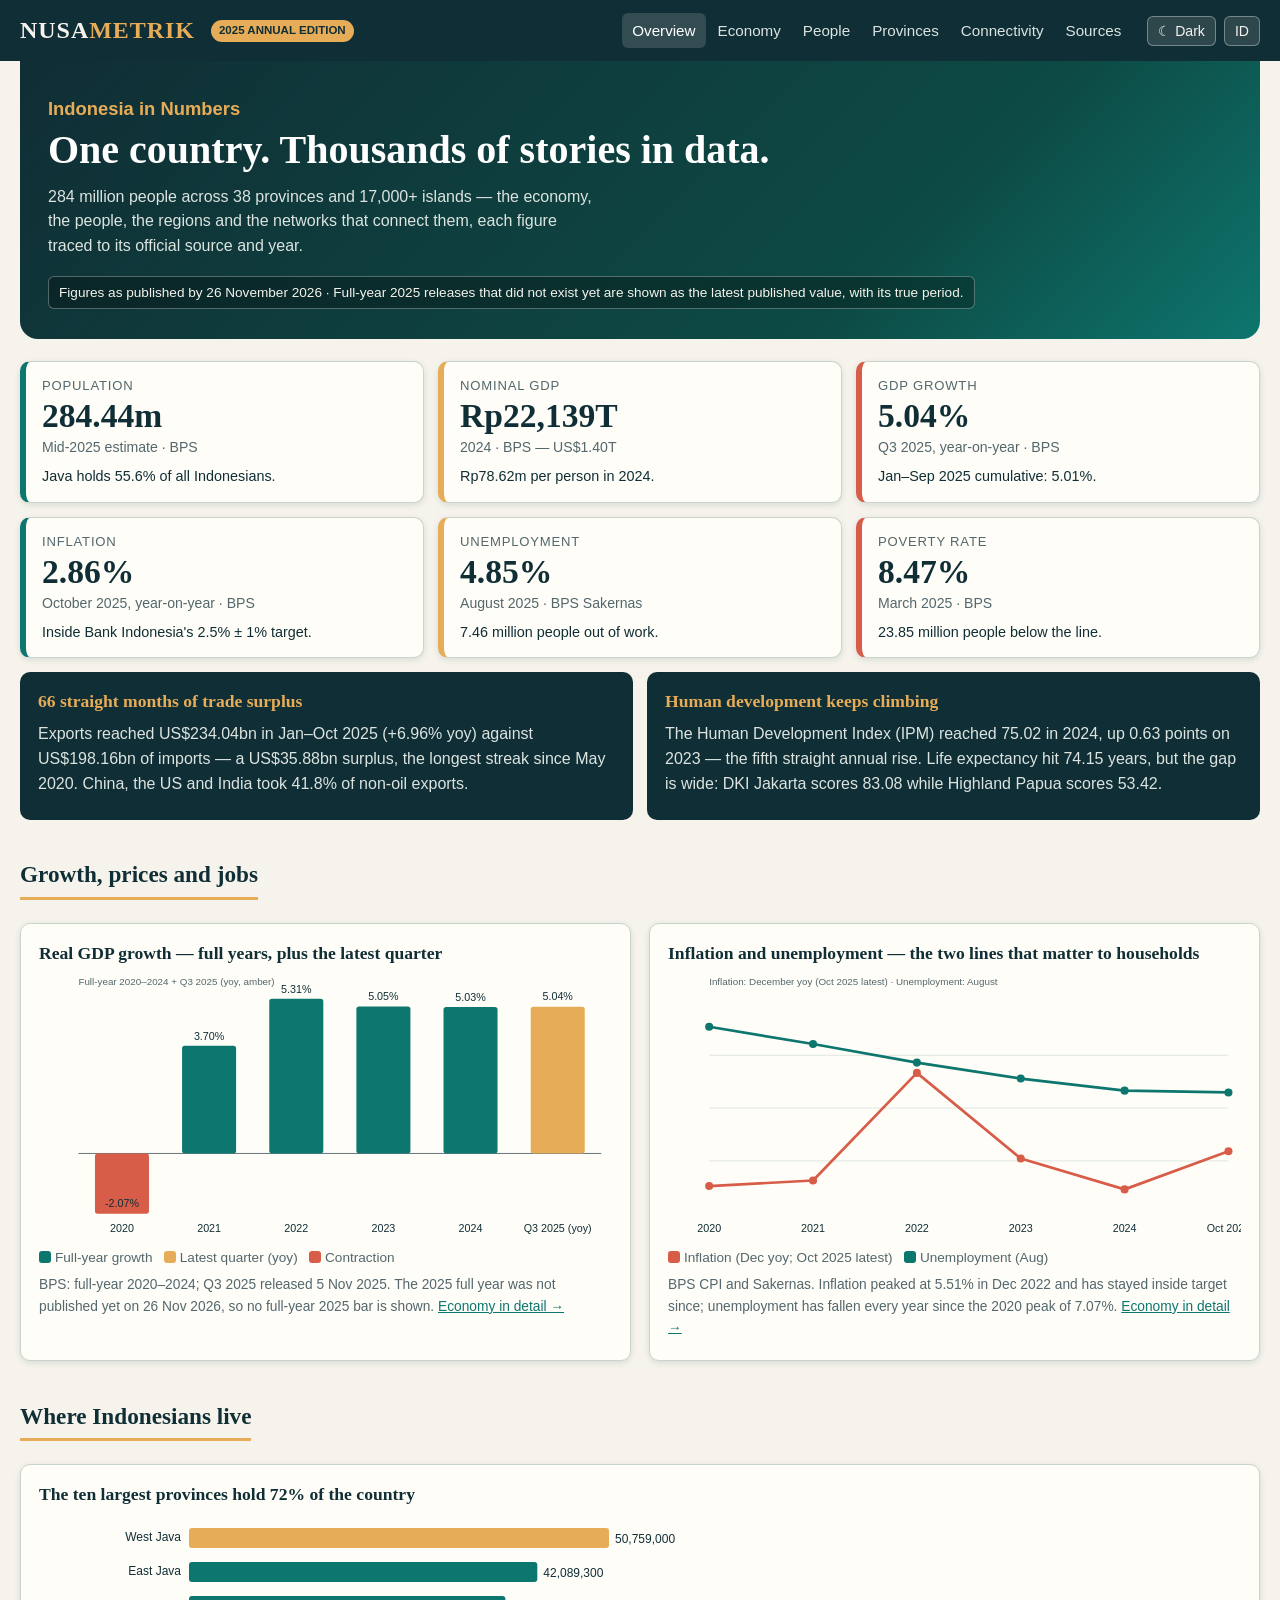
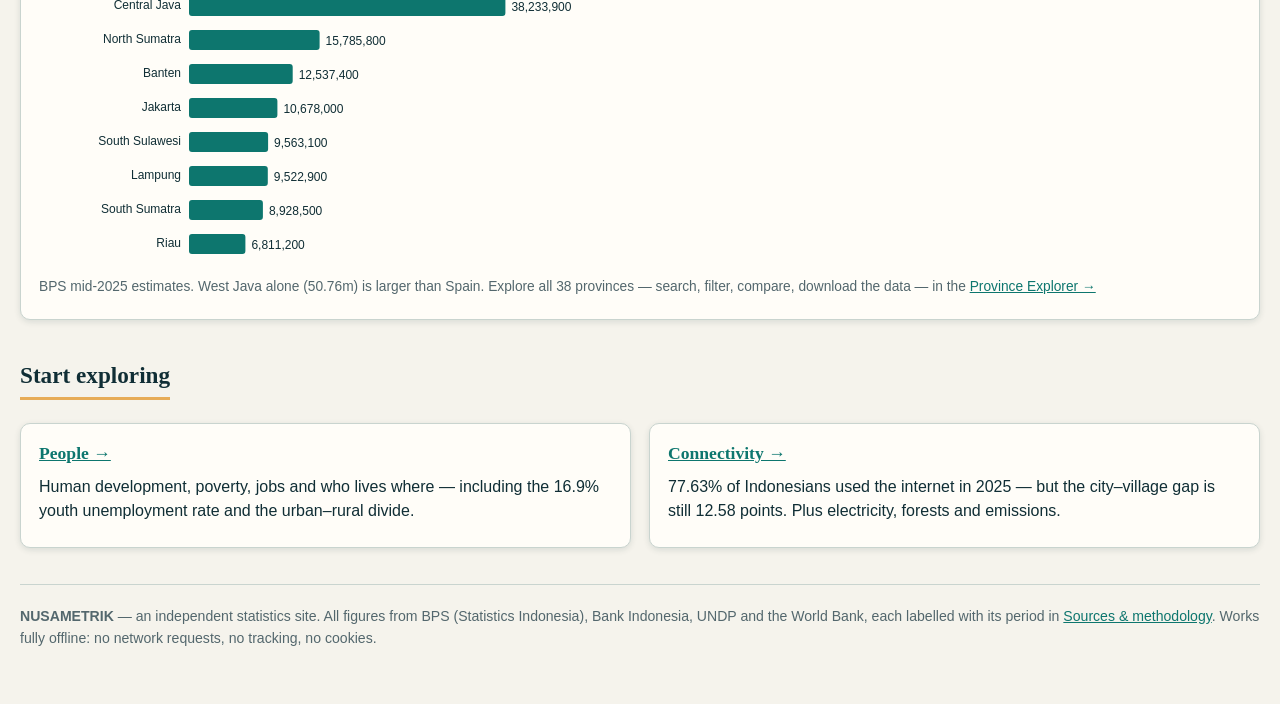
==== app/index.html @ 6bdf1c01 "Add NUSAMETRIK entry (app)" ====
<!DOCTYPE html>
<html lang="en" data-theme="light">
<head>
<meta charset="utf-8">
<meta name="viewport" content="width=device-width, initial-scale=1">
<title>NUSAMETRIK — Indonesia in Numbers</title>
<meta name="description" content="NUSAMETRIK: Indonesia's people, economy, provinces and connectivity in verified numbers. Figures as published by 26 November 2026.">
<link rel="stylesheet" href="style.css">
</head>
<body data-page="index">
<header class="top">
  <div class="bar">
    <a class="brand" href="index.html">NUSA<b>METRIK</b></a>
    <span class="edition">2025 ANNUAL EDITION</span>
    <nav class="main" id="mainNav" aria-label="Sections">
      <a href="index.html" aria-current="page">Overview</a>
      <a href="economy.html">Economy</a>
      <a href="people.html">People</a>
      <a href="provinces.html">Provinces</a>
      <a href="connectivity.html">Connectivity</a>
      <a href="sources.html">Sources</a>
    </nav>
    <div class="controls">
      <button type="button" id="themeBtn" aria-label="Toggle dark or light theme">☾ Dark</button>
      <button type="button" id="langBtn" aria-label="Switch language">ID</button>
      <button type="button" class="menu-btn" id="menuBtn" aria-expanded="false" aria-controls="mainNav">☰ Menu</button>
    </div>
  </div>
</header>
<div class="wrap">
  <section class="hero">
    <div class="tagline" data-en="Indonesia in Numbers" data-id="Indonesia dalam Angka">Indonesia in Numbers</div>
    <h1 data-en="One country. Thousands of stories in data." data-id="Satu negara. Ribuan cerita dalam data.">One country. Thousands of stories in data.</h1>
    <p class="lede" data-en="284 million people across 38 provinces and 17,000+ islands — the economy, the people, the regions and the networks that connect them, each figure traced to its official source and year." data-id="284 juta penduduk di 38 provinsi dan 17.000+ pulau — ekonomi, penduduk, daerah, dan jaringan yang menghubungkannya, setiap angka dilacak ke sumber resmi dan tahunnya.">284 million people across 38 provinces and 17,000+ islands — the economy, the people, the regions and the networks that connect them, each figure traced to its official source and year.</p>
    <span class="fresh" data-en="Figures as published by 26 November 2026 · Full-year 2025 releases that did not exist yet are shown as the latest published value, with its true period." data-id="Angka sesuai rilis resmi hingga 26 November 2026 · Rilis setahun penuh 2025 yang belum terbit ditampilkan sebagai nilai terbit terbaru, dengan periode sebenarnya.">Figures as published by 26 November 2026 · Full-year 2025 releases that did not exist yet are shown as the latest published value, with its true period.</span>
  </section>

  <section aria-label="Key indicators">
    <div class="kpis">
      <div class="kpi"><div class="kpi-label" data-en="Population" data-id="Penduduk">Population</div><div class="kpi-value num">284.44m</div><div class="kpi-sub">Mid-2025 estimate · BPS</div><div class="kpi-note">Java holds 55.6% of all Indonesians.</div></div>
      <div class="kpi"><div class="kpi-label" data-en="Nominal GDP" data-id="PDB nominal">Nominal GDP</div><div class="kpi-value num">Rp22,139T</div><div class="kpi-sub">2024 · BPS — US$1.40T</div><div class="kpi-note">Rp78.62m per person in 2024.</div></div>
      <div class="kpi"><div class="kpi-label" data-en="GDP growth" data-id="Pertumbuhan PDB">GDP growth</div><div class="kpi-value num">5.04%</div><div class="kpi-sub">Q3 2025, year-on-year · BPS</div><div class="kpi-note">Jan–Sep 2025 cumulative: 5.01%.</div></div>
      <div class="kpi"><div class="kpi-label" data-en="Inflation" data-id="Inflasi">Inflation</div><div class="kpi-value num">2.86%</div><div class="kpi-sub">October 2025, year-on-year · BPS</div><div class="kpi-note">Inside Bank Indonesia's 2.5% ± 1% target.</div></div>
      <div class="kpi"><div class="kpi-label" data-en="Unemployment" data-id="Pengangguran">Unemployment</div><div class="kpi-value num">4.85%</div><div class="kpi-sub">August 2025 · BPS Sakernas</div><div class="kpi-note">7.46 million people out of work.</div></div>
      <div class="kpi"><div class="kpi-label" data-en="Poverty rate" data-id="Tingkat kemiskinan">Poverty rate</div><div class="kpi-value num">8.47%</div><div class="kpi-sub">March 2025 · BPS</div><div class="kpi-note">23.85 million people below the line.</div></div>
    </div>
  </section>

  <section class="insights" aria-label="Headline insights">
    <div class="insight"><h3>66 straight months of trade surplus</h3><p>Exports reached US$234.04bn in Jan–Oct 2025 (+6.96% yoy) against US$198.16bn of imports — a US$35.88bn surplus, the longest streak since May 2020. China, the US and India took 41.8% of non-oil exports.</p></div>
    <div class="insight"><h3>Human development keeps climbing</h3><p>The Human Development Index (IPM) reached 75.02 in 2024, up 0.63 points on 2023 — the fifth straight annual rise. Life expectancy hit 74.15 years, but the gap is wide: DKI Jakarta scores 83.08 while Highland Papua scores 53.42.</p></div>
  </section>

  <h2 data-en="Growth, prices and jobs" data-id="Pertumbuhan, harga, dan pekerjaan">Growth, prices and jobs</h2>
  <div class="grid2">
    <div class="card">
      <h3 data-en="Real GDP growth — full years, plus the latest quarter" data-id="Pertumbuhan PDB riil — tahunan, plus kuartal terbaru">Real GDP growth — full years, plus the latest quarter</h3>
      <div class="chart" id="chartGdp"></div>
      <p class="legend"><span class="sw" style="background:#0d766e"></span><span data-en="Full-year growth" data-id="Pertumbuhan setahun penuh">Full-year growth</span> &nbsp; <span class="sw" style="background:#e7ac57"></span><span data-en="Latest quarter (yoy)" data-id="Kuartal terbaru (yoy)">Latest quarter (yoy)</span> &nbsp; <span class="sw" style="background:#d85d49"></span><span data-en="Contraction" data-id="Kontraksi">Contraction</span></p>
      <p class="muted">BPS: full-year 2020–2024; Q3 2025 released 5 Nov 2025. The 2025 full year was not published yet on 26 Nov 2026, so no full-year 2025 bar is shown. <a href="economy.html">Economy in detail →</a></p>
    </div>
    <div class="card">
      <h3 data-en="Inflation and unemployment — the two lines that matter to households" data-id="Inflasi dan pengangguran — dua garis yang menentukan hidup rumah tangga">Inflation and unemployment — the two lines that matter to households</h3>
      <div class="chart" id="chartInflUnemp"></div>
      <p class="legend"><span class="sw" style="background:#d85d49"></span><span data-en="Inflation (Dec yoy; Oct 2025 latest)" data-id="Inflasi (Des yoy; Okt 2025 terbaru)">Inflation (Dec yoy; Oct 2025 latest)</span> &nbsp; <span class="sw" style="background:#0d766e"></span><span data-en="Unemployment (Aug)" data-id="Pengangguran (Agu)">Unemployment (Aug)</span></p>
      <p class="muted">BPS CPI and Sakernas. Inflation peaked at 5.51% in Dec 2022 and has stayed inside target since; unemployment has fallen every year since the 2020 peak of 7.07%. <a href="economy.html">Economy in detail →</a></p>
    </div>
  </div>

  <h2 data-en="Where Indonesians live" data-id="Di mana orang Indonesia tinggal">Where Indonesians live</h2>
  <div class="card">
    <h3 data-en="The ten largest provinces hold 72% of the country" data-id="Sepuluh provinsi terbesar menampung 72% penduduk">The ten largest provinces hold 72% of the country</h3>
    <div class="chart" id="chartTopProv"></div>
    <p class="muted">BPS mid-2025 estimates. West Java alone (50.76m) is larger than Spain. Explore all 38 provinces — search, filter, compare, download the data — in the <a href="provinces.html">Province Explorer →</a></p>
  </div>

  <h2 data-en="Start exploring" data-id="Mulai menjelajah">Start exploring</h2>
  <div class="grid2">
    <div class="card"><h3><a href="people.html">People →</a></h3><p>Human development, poverty, jobs and who lives where — including the 16.9% youth unemployment rate and the urban–rural divide.</p></div>
    <div class="card"><h3><a href="connectivity.html">Connectivity →</a></h3><p>77.63% of Indonesians used the internet in 2025 — but the city–village gap is still 12.58 points. Plus electricity, forests and emissions.</p></div>
  </div>

  <footer class="site">
    <p><b>NUSAMETRIK</b> — an independent statistics site. All figures from BPS (Statistics Indonesia), Bank Indonesia, UNDP and the World Bank, each labelled with its period in <a href="sources.html">Sources &amp; methodology</a>. Works fully offline: no network requests, no tracking, no cookies.</p>
  </footer>
</div>
<script src="data.js"></script>
<script src="main.js"></script>
</body>
</html>
---- app/style.css ----
/* NUSAMETRIK — one stylesheet for all six pages. System fonts + Georgia for
   editorial headings. Palette: Deep Ocean #102E35, Archipelago Teal #0D766E,
   Amber #E7AC57, Terracotta #D85D49, Ivory #F5F3EC, Slate #53676D (secondary
   labels only), Mist #DCE4E0. */
:root {
  --ocean: #102e35; --teal: #0d766e; --amber: #e7ac57; --terra: #d85d49;
  --ivory: #f5f3ec; --slate: #53676d; --mist: #dce4e0;
  --bg: var(--ivory); --surface: #fffdf8; --ink: var(--ocean);
  --muted: var(--slate); --line: #c9d4cf; --accent: var(--teal);
  --accent-ink: #ffffff; --chip: #eef3f1; --shadow: rgba(16, 46, 53, .12);
}
html[data-theme="dark"] {
  --bg: #0c2227; --surface: #123038; --ink: #eef4f2; --muted: #a9bdb8;
  --line: #2c4a52; --accent: #2aa79c; --accent-ink: #06231f; --chip: #17393f;
  --shadow: rgba(0, 0, 0, .35);
}
* { box-sizing: border-box; }
html { -webkit-text-size-adjust: 100%; }
body {
  margin: 0; background: var(--bg); color: var(--ink);
  font-family: -apple-system, "Segoe UI", Roboto, "Helvetica Neue", Arial, sans-serif;
  font-size: 16px; line-height: 1.55;
}
h1, h2, h3, .brand, .kpi-value { font-family: Georgia, "Times New Roman", serif; }
h1 { font-size: 2.5rem; line-height: 1.12; margin: .2em 0 .3em; }
h2 { font-size: 1.45rem; margin: 1.6em 0 .4em; border-bottom: 3px solid var(--amber); display: inline-block; padding-bottom: .15em; }
h3 { font-size: 1.1rem; margin: 1.2em 0 .3em; }
p { margin: .45em 0; }
a { color: var(--teal); }
html[data-theme="dark"] a { color: #5ecfbf; }
small, .muted { color: var(--muted); font-size: .86rem; }
.wrap { max-width: 1360px; margin: 0 auto; padding: 0 20px 48px; }
.num { font-variant-numeric: tabular-nums; }

/* ---- header / nav ---- */
header.top { background: var(--ocean); color: #f5f3ec; }
header.top .bar { max-width: 1360px; margin: 0 auto; padding: 12px 20px; display: flex; align-items: center; gap: 16px; flex-wrap: wrap; }
.brand { font-size: 1.5rem; font-weight: 700; letter-spacing: .04em; color: #f5f3ec; text-decoration: none; }
.brand b { color: var(--amber); }
.edition { background: var(--amber); color: #102e35; font-size: .72rem; font-weight: 700; padding: 2px 8px; border-radius: 20px; white-space: nowrap; }
nav.main { display: flex; gap: 2px; flex-wrap: wrap; margin-left: auto; }
nav.main a { color: #dce4e0; text-decoration: none; padding: 6px 10px; border-radius: 6px; font-size: .95rem; }
nav.main a:hover, nav.main a[aria-current="page"] { background: rgba(255, 255, 255, .14); color: #fff; }
.controls { display: flex; gap: 8px; align-items: center; }
.controls button, .controls select {
  background: rgba(255, 255, 255, .12); color: #f5f3ec; border: 1px solid rgba(255,255,255,.35);
  border-radius: 6px; padding: 6px 10px; font-size: .88rem; cursor: pointer;
}
.controls select option { color: #102e35; }
.menu-btn { display: none; }
@media (max-width: 1024px) {
  nav.main { display: none; width: 100%; flex-direction: column; }
  nav.main.open { display: flex; }
  .menu-btn { display: inline-block; }
}

/* ---- hero ---- */
.hero { background: linear-gradient(135deg, var(--ocean) 0%, #0d4a44 70%, var(--teal) 100%); color: #f5f3ec; border-radius: 0 0 18px 18px; padding: 34px 28px 30px; margin-bottom: 22px; }
.hero h1 { color: #fff; margin-top: .1em; }
.hero .tagline { font-size: 1.15rem; color: var(--amber); font-weight: 600; }
.hero p.lede { max-width: 62ch; color: #dce4e0; }
.hero .fresh { display: inline-block; margin-top: 10px; background: rgba(0,0,0,.28); border: 1px solid rgba(255,255,255,.3); padding: 5px 10px; border-radius: 6px; font-size: .85rem; }

/* ---- KPI cards ---- */
.kpis { display: grid; grid-template-columns: repeat(3, 1fr); gap: 14px; }
@media (max-width: 1024px) { .kpis { grid-template-columns: repeat(2, 1fr); } }
@media (max-width: 600px) { .kpis { grid-template-columns: 1fr; } h1 { font-size: 1.9rem; } }
.kpi { background: var(--surface); border: 1px solid var(--line); border-left: 6px solid var(--teal); border-radius: 10px; padding: 14px 16px; box-shadow: 0 2px 6px var(--shadow); }
.kpi:nth-child(3n+2) { border-left-color: var(--amber); }
.kpi:nth-child(3n) { border-left-color: var(--terra); }
.kpi-label { font-size: .82rem; text-transform: uppercase; letter-spacing: .06em; color: var(--muted); }
.kpi-value { font-size: 2.1rem; font-weight: 700; line-height: 1.1; margin: 2px 0; }
.kpi-sub { font-size: .88rem; color: var(--muted); }
.kpi-note { font-size: .9rem; margin-top: 6px; }

/* ---- insights ---- */
.insights { display: grid; grid-template-columns: 1fr 1fr; gap: 14px; margin-top: 14px; }
@media (max-width: 1024px) { .insights { grid-template-columns: 1fr; } }
.insight { background: var(--ocean); color: #f5f3ec; border-radius: 10px; padding: 16px 18px; }
.insight h3 { color: var(--amber); margin-top: 0; }
.insight p { color: #dce4e0; }

/* ---- sections / cards ---- */
.grid2 { display: grid; grid-template-columns: 1fr 1fr; gap: 18px; }
@media (max-width: 1024px) { .grid2 { grid-template-columns: 1fr; } }
.card { background: var(--surface); border: 1px solid var(--line); border-radius: 10px; padding: 16px 18px; margin-top: 14px; box-shadow: 0 2px 6px var(--shadow); }
.card h3 { margin-top: 0; }
.chart { width: 100%; overflow-x: auto; }
.chart svg { display: block; max-width: 100%; height: auto; }
.bar-label, .axis-label { font-size: 12px; fill: var(--ink); }
.axis-note { font-size: 11px; fill: var(--muted); }
.legend { font-size: .85rem; color: var(--muted); margin-top: 6px; }
.legend .sw { display: inline-block; width: 12px; height: 12px; border-radius: 3px; margin-right: 4px; vertical-align: -1px; }

/* ---- tables ---- */
table.data { width: 100%; border-collapse: collapse; font-size: .93rem; margin-top: 8px; }
table.data th, table.data td { padding: 7px 9px; border-bottom: 1px solid var(--line); text-align: left; }
table.data th { background: var(--chip); font-size: .82rem; text-transform: uppercase; letter-spacing: .04em; }
table.data td.num, table.data th.num { text-align: right; }
table.data tr:hover td { background: var(--chip); }
table.data tr.top td { font-weight: 700; }

/* ---- explorer ---- */
.explorer-bar { display: flex; gap: 10px; flex-wrap: wrap; align-items: center; margin: 12px 0; }
.explorer-bar input[type="search"], .explorer-bar select {
  padding: 9px 11px; font-size: 1rem; border: 1px solid var(--line); border-radius: 8px;
  background: var(--surface); color: var(--ink);
}
.explorer-bar input[type="search"] { flex: 1 1 220px; }
.btn { background: var(--teal); color: #fff; border: none; border-radius: 8px; padding: 9px 14px; font-size: .95rem; cursor: pointer; }
.btn:hover { filter: brightness(1.08); }
.btn.ghost { background: transparent; color: var(--teal); border: 1px solid var(--teal); }
html[data-theme="dark"] .btn.ghost { color: #5ecfbf; border-color: #5ecfbf; }
.tiles { display: grid; grid-template-columns: repeat(auto-fill, minmax(118px, 1fr)); gap: 8px; margin: 10px 0; }
.tile { background: var(--chip); border: 1px solid var(--line); border-radius: 8px; padding: 8px 10px; cursor: pointer; text-align: left; color: var(--ink); }
.tile:hover, .tile[aria-pressed="true"] { border-color: var(--teal); outline: 2px solid var(--teal); }
.tile b { display: block; font-size: .88rem; line-height: 1.25; }
.tile span { font-size: .8rem; color: var(--muted); }
.tile-group { grid-column: 1 / -1; font-size: .8rem; font-weight: 700; text-transform: uppercase; letter-spacing: .05em; color: var(--muted); margin: 14px 0 4px; }
.compare { display: grid; grid-template-columns: 1fr 1fr; gap: 14px; }
@media (max-width: 600px) { .compare { grid-template-columns: 1fr; } }
.compare select { width: 100%; padding: 9px 11px; font-size: 1rem; border: 1px solid var(--line); border-radius: 8px; background: var(--surface); color: var(--ink); }

/* ---- sources ---- */
.honest { background: #fdf3d7; border: 1px solid var(--amber); border-left: 6px solid var(--amber); border-radius: 8px; padding: 12px 16px; margin-top: 14px; color: #3d2f10; }
html[data-theme="dark"] .honest { background: #3a2f14; color: #f3e2ae; }
footer.site { border-top: 1px solid var(--line); margin-top: 36px; padding-top: 14px; color: var(--muted); font-size: .88rem; }
.picker-row { display: flex; gap: 10px; flex-wrap: wrap; align-items: center; margin: 8px 0; }
.picker-row label { font-size: .9rem; color: var(--muted); }
.picker-row select { padding: 7px 10px; font-size: .95rem; border: 1px solid var(--line); border-radius: 8px; background: var(--surface); color: var(--ink); }
.stat-list { display: grid; grid-template-columns: repeat(auto-fill, minmax(220px, 1fr)); gap: 12px; }
.stat { background: var(--surface); border: 1px solid var(--line); border-radius: 10px; padding: 12px 14px; }
.stat b { font-size: 1.5rem; font-family: Georgia, serif; display: block; }
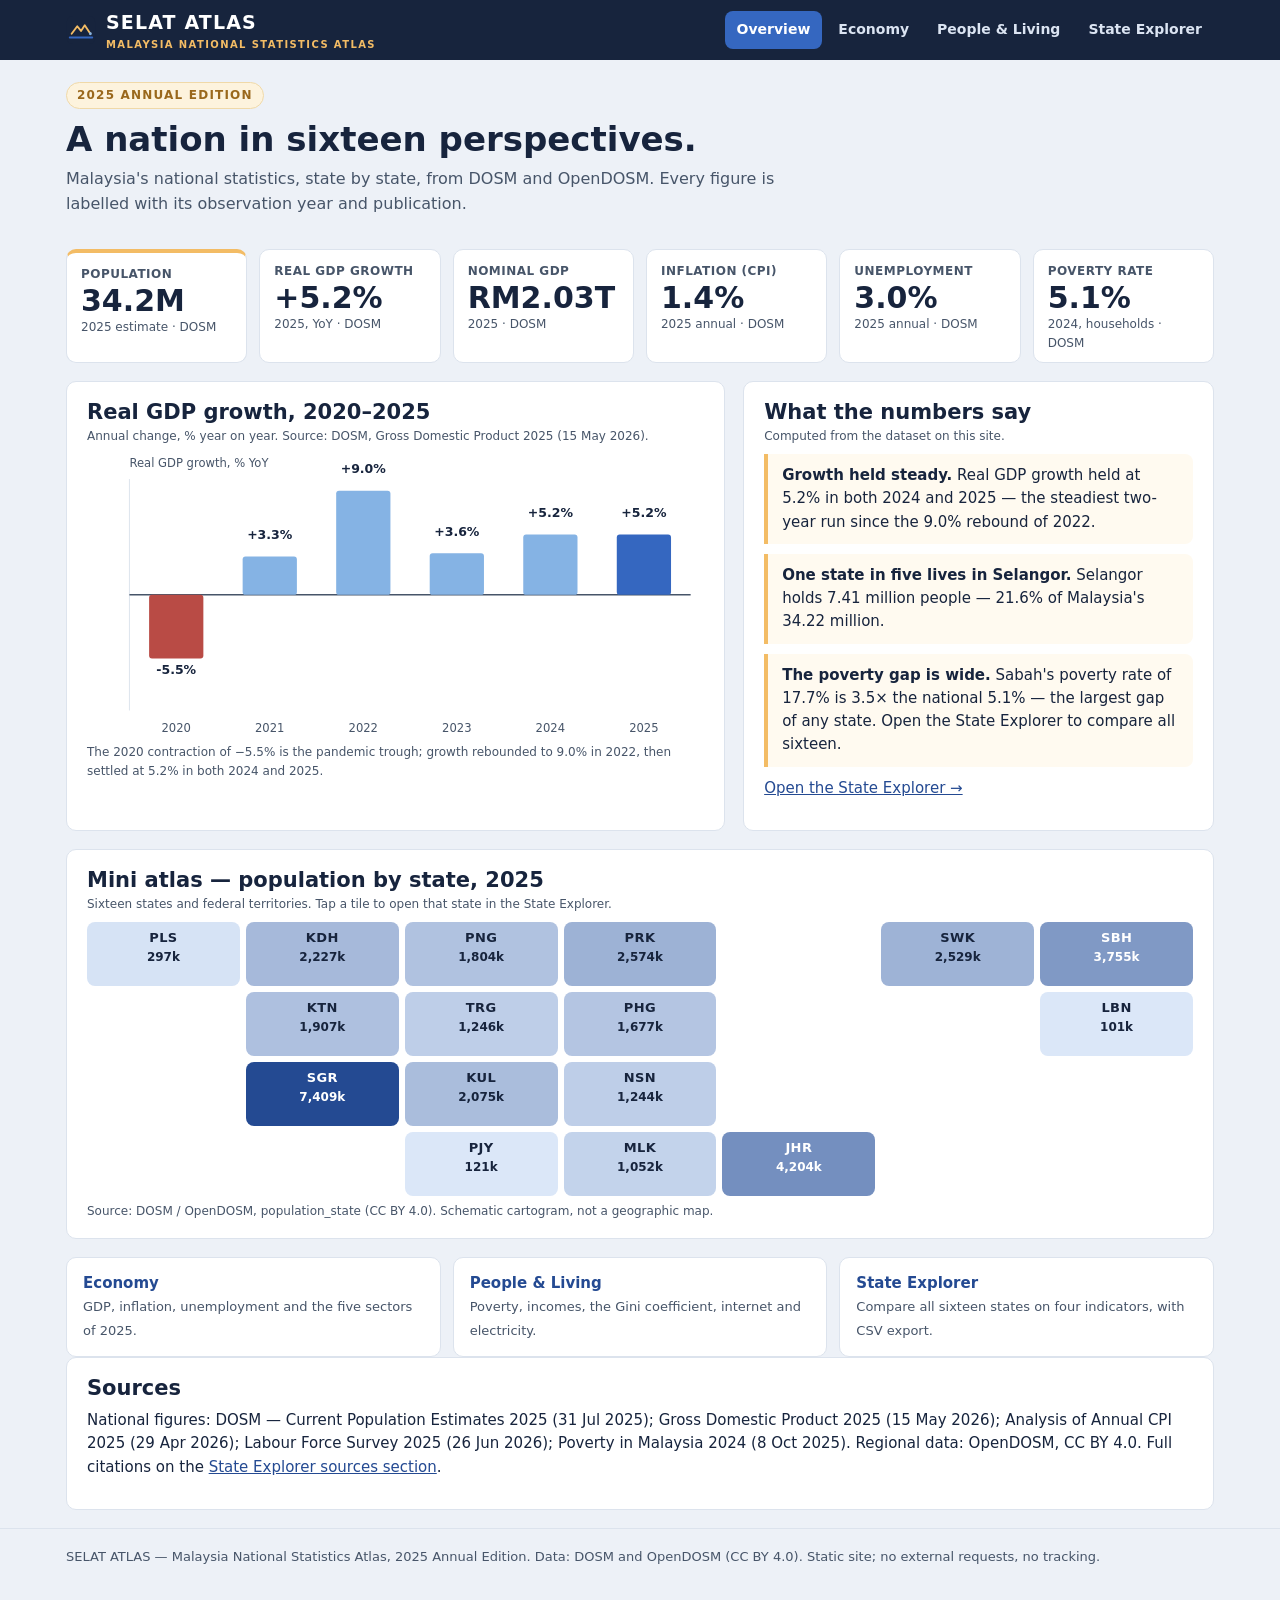
==== commit 05f9bbaa: "SELAT ATLAS v3: Malaysia National Statistics Atlas (make.fun best-national-statistics-site-20261126-" ====
--- a/app/index.html
+++ b/app/index.html
@@ -1,90 +1,84 @@
 <!DOCTYPE html>
-<html lang="en" data-theme="light">
+<html lang="en">
 <head>
 <meta charset="utf-8">
 <meta name="viewport" content="width=device-width, initial-scale=1">
-<title>NUSAMETRIK — Indonesia in Numbers</title>
-<meta name="description" content="NUSAMETRIK: Indonesia's people, economy, provinces and connectivity in verified numbers. Figures as published by 26 November 2026.">
+<title>SELAT ATLAS — Malaysia National Statistics Atlas</title>
+<meta name="description" content="SELAT ATLAS: Malaysia's national statistics atlas. Population, economy, living standards and a state explorer for all sixteen states and federal territories. Data: DOSM and OpenDOSM.">
 <link rel="stylesheet" href="style.css">
 </head>
-<body data-page="index">
-<header class="top">
-  <div class="bar">
-    <a class="brand" href="index.html">NUSA<b>METRIK</b></a>
-    <span class="edition">2025 ANNUAL EDITION</span>
-    <nav class="main" id="mainNav" aria-label="Sections">
+<body data-page="overview">
+<a class="skip" href="#main">Skip to content</a>
+<header class="masthead">
+  <div class="wrap masthead-in">
+    <a class="brand" href="index.html"><img src="logo.svg" alt="" width="30" height="30"><span>SELAT ATLAS<small>MALAYSIA NATIONAL STATISTICS ATLAS</small></span></a>
+    <button class="menu-btn" type="button" aria-expanded="false" aria-controls="mainnav">Menu</button>
+    <nav class="mainnav" id="mainnav" aria-label="Main navigation">
       <a href="index.html" aria-current="page">Overview</a>
       <a href="economy.html">Economy</a>
-      <a href="people.html">People</a>
-      <a href="provinces.html">Provinces</a>
-      <a href="connectivity.html">Connectivity</a>
-      <a href="sources.html">Sources</a>
+      <a href="people.html">People &amp; Living</a>
+      <a href="states.html">State Explorer</a>
     </nav>
-    <div class="controls">
-      <button type="button" id="themeBtn" aria-label="Toggle dark or light theme">☾ Dark</button>
-      <button type="button" id="langBtn" aria-label="Switch language">ID</button>
-      <button type="button" class="menu-btn" id="menuBtn" aria-expanded="false" aria-controls="mainNav">☰ Menu</button>
-    </div>
   </div>
 </header>
-<div class="wrap">
-  <section class="hero">
-    <div class="tagline" data-en="Indonesia in Numbers" data-id="Indonesia dalam Angka">Indonesia in Numbers</div>
-    <h1 data-en="One country. Thousands of stories in data." data-id="Satu negara. Ribuan cerita dalam data.">One country. Thousands of stories in data.</h1>
-    <p class="lede" data-en="284 million people across 38 provinces and 17,000+ islands — the economy, the people, the regions and the networks that connect them, each figure traced to its official source and year." data-id="284 juta penduduk di 38 provinsi dan 17.000+ pulau — ekonomi, penduduk, daerah, dan jaringan yang menghubungkannya, setiap angka dilacak ke sumber resmi dan tahunnya.">284 million people across 38 provinces and 17,000+ islands — the economy, the people, the regions and the networks that connect them, each figure traced to its official source and year.</p>
-    <span class="fresh" data-en="Figures as published by 26 November 2026 · Full-year 2025 releases that did not exist yet are shown as the latest published value, with its true period." data-id="Angka sesuai rilis resmi hingga 26 November 2026 · Rilis setahun penuh 2025 yang belum terbit ditampilkan sebagai nilai terbit terbaru, dengan periode sebenarnya.">Figures as published by 26 November 2026 · Full-year 2025 releases that did not exist yet are shown as the latest published value, with its true period.</span>
-  </section>
-
-  <section aria-label="Key indicators">
-    <div class="kpis">
-      <div class="kpi"><div class="kpi-label" data-en="Population" data-id="Penduduk">Population</div><div class="kpi-value num">284.44m</div><div class="kpi-sub">Mid-2025 estimate · BPS</div><div class="kpi-note">Java holds 55.6% of all Indonesians.</div></div>
-      <div class="kpi"><div class="kpi-label" data-en="Nominal GDP" data-id="PDB nominal">Nominal GDP</div><div class="kpi-value num">Rp22,139T</div><div class="kpi-sub">2024 · BPS — US$1.40T</div><div class="kpi-note">Rp78.62m per person in 2024.</div></div>
-      <div class="kpi"><div class="kpi-label" data-en="GDP growth" data-id="Pertumbuhan PDB">GDP growth</div><div class="kpi-value num">5.04%</div><div class="kpi-sub">Q3 2025, year-on-year · BPS</div><div class="kpi-note">Jan–Sep 2025 cumulative: 5.01%.</div></div>
-      <div class="kpi"><div class="kpi-label" data-en="Inflation" data-id="Inflasi">Inflation</div><div class="kpi-value num">2.86%</div><div class="kpi-sub">October 2025, year-on-year · BPS</div><div class="kpi-note">Inside Bank Indonesia's 2.5% ± 1% target.</div></div>
-      <div class="kpi"><div class="kpi-label" data-en="Unemployment" data-id="Pengangguran">Unemployment</div><div class="kpi-value num">4.85%</div><div class="kpi-sub">August 2025 · BPS Sakernas</div><div class="kpi-note">7.46 million people out of work.</div></div>
-      <div class="kpi"><div class="kpi-label" data-en="Poverty rate" data-id="Tingkat kemiskinan">Poverty rate</div><div class="kpi-value num">8.47%</div><div class="kpi-sub">March 2025 · BPS</div><div class="kpi-note">23.85 million people below the line.</div></div>
+<main id="main">
+  <div class="wrap">
+    <div class="page-head">
+      <span class="edition">2025 Annual Edition</span>
+      <h1>A nation in sixteen perspectives.</h1>
+      <p class="lede">Malaysia's national statistics, state by state, from DOSM and OpenDOSM. Every figure is labelled with its observation year and publication.</p>
     </div>
-  </section>
-
-  <section class="insights" aria-label="Headline insights">
-    <div class="insight"><h3>66 straight months of trade surplus</h3><p>Exports reached US$234.04bn in Jan–Oct 2025 (+6.96% yoy) against US$198.16bn of imports — a US$35.88bn surplus, the longest streak since May 2020. China, the US and India took 41.8% of non-oil exports.</p></div>
-    <div class="insight"><h3>Human development keeps climbing</h3><p>The Human Development Index (IPM) reached 75.02 in 2024, up 0.63 points on 2023 — the fifth straight annual rise. Life expectancy hit 74.15 years, but the gap is wide: DKI Jakarta scores 83.08 while Highland Papua scores 53.42.</p></div>
-  </section>
-
-  <h2 data-en="Growth, prices and jobs" data-id="Pertumbuhan, harga, dan pekerjaan">Growth, prices and jobs</h2>
-  <div class="grid2">
-    <div class="card">
-      <h3 data-en="Real GDP growth — full years, plus the latest quarter" data-id="Pertumbuhan PDB riil — tahunan, plus kuartal terbaru">Real GDP growth — full years, plus the latest quarter</h3>
-      <div class="chart" id="chartGdp"></div>
-      <p class="legend"><span class="sw" style="background:#0d766e"></span><span data-en="Full-year growth" data-id="Pertumbuhan setahun penuh">Full-year growth</span> &nbsp; <span class="sw" style="background:#e7ac57"></span><span data-en="Latest quarter (yoy)" data-id="Kuartal terbaru (yoy)">Latest quarter (yoy)</span> &nbsp; <span class="sw" style="background:#d85d49"></span><span data-en="Contraction" data-id="Kontraksi">Contraction</span></p>
-      <p class="muted">BPS: full-year 2020–2024; Q3 2025 released 5 Nov 2025. The 2025 full year was not published yet on 26 Nov 2026, so no full-year 2025 bar is shown. <a href="economy.html">Economy in detail →</a></p>
+    <section class="kpis" aria-label="Key national indicators">
+      <div class="kpi accent"><div class="k-label">Population</div><div class="k-value num">34.2M</div><div class="k-detail">2025 estimate · DOSM</div></div>
+      <div class="kpi"><div class="k-label">Real GDP growth</div><div class="k-value num">+5.2%</div><div class="k-detail">2025, YoY · DOSM</div></div>
+      <div class="kpi"><div class="k-label">Nominal GDP</div><div class="k-value num">RM2.03T</div><div class="k-detail">2025 · DOSM</div></div>
+      <div class="kpi"><div class="k-label">Inflation (CPI)</div><div class="k-value num">1.4%</div><div class="k-detail">2025 annual · DOSM</div></div>
+      <div class="kpi"><div class="k-label">Unemployment</div><div class="k-value num">3.0%</div><div class="k-detail">2025 annual · DOSM</div></div>
+      <div class="kpi"><div class="k-label">Poverty rate</div><div class="k-value num">5.1%</div><div class="k-detail">2024, households · DOSM</div></div>
+    </section>
+    <div class="hero-row">
+      <section class="card" aria-labelledby="gdp-title">
+        <h2 class="chart-title" id="gdp-title">Real GDP growth, 2020–2025</h2>
+        <p class="chart-sub">Annual change, % year on year. Source: DOSM, Gross Domestic Product 2025 (15 May 2026).</p>
+        <div id="chart-gdp"></div>
+        <p class="footnote">The 2020 contraction of −5.5% is the pandemic trough; growth rebounded to 9.0% in 2022, then settled at 5.2% in both 2024 and 2025.</p>
+      </section>
+      <section class="card" aria-labelledby="insights-title">
+        <h2 class="chart-title" id="insights-title">What the numbers say</h2>
+        <p class="chart-sub">Computed from the dataset on this site.</p>
+        <div id="insights"></div>
+        <p><a href="states.html">Open the State Explorer →</a></p>
+      </section>
     </div>
-    <div class="card">
-      <h3 data-en="Inflation and unemployment — the two lines that matter to households" data-id="Inflasi dan pengangguran — dua garis yang menentukan hidup rumah tangga">Inflation and unemployment — the two lines that matter to households</h3>
-      <div class="chart" id="chartInflUnemp"></div>
-      <p class="legend"><span class="sw" style="background:#d85d49"></span><span data-en="Inflation (Dec yoy; Oct 2025 latest)" data-id="Inflasi (Des yoy; Okt 2025 terbaru)">Inflation (Dec yoy; Oct 2025 latest)</span> &nbsp; <span class="sw" style="background:#0d766e"></span><span data-en="Unemployment (Aug)" data-id="Pengangguran (Agu)">Unemployment (Aug)</span></p>
-      <p class="muted">BPS CPI and Sakernas. Inflation peaked at 5.51% in Dec 2022 and has stayed inside target since; unemployment has fallen every year since the 2020 peak of 7.07%. <a href="economy.html">Economy in detail →</a></p>
-    </div>
+    <section class="card" aria-labelledby="atlas-title">
+      <h2 class="chart-title" id="atlas-title">Mini atlas — population by state, 2025</h2>
+      <p class="chart-sub">Sixteen states and federal territories. Tap a tile to open that state in the State Explorer.</p>
+      <div id="mini-cartogram"></div>
+      <p class="src">Source: DOSM / OpenDOSM, population_state (CC BY 4.0). Schematic cartogram, not a geographic map.</p>
+    </section>
+    <section aria-label="Explore the atlas">
+      <div class="navcards">
+        <a class="navcard" href="economy.html"><b>Economy</b><span>GDP, inflation, unemployment and the five sectors of 2025.</span></a>
+        <a class="navcard" href="people.html"><b>People &amp; Living</b><span>Poverty, incomes, the Gini coefficient, internet and electricity.</span></a>
+        <a class="navcard" href="states.html"><b>State Explorer</b><span>Compare all sixteen states on four indicators, with CSV export.</span></a>
+      </div>
+    </section>
+    <section class="card" aria-labelledby="sources-title">
+      <h2 id="sources-title">Sources</h2>
+      <p>National figures: DOSM — Current Population Estimates 2025 (31 Jul 2025); Gross Domestic Product 2025 (15 May 2026); Analysis of Annual CPI 2025 (29 Apr 2026); Labour Force Survey 2025 (26 Jun 2026); Poverty in Malaysia 2024 (8 Oct 2025). Regional data: OpenDOSM, CC BY 4.0. Full citations on the <a href="states.html#sources">State Explorer sources section</a>.</p>
+    </section>
   </div>
-
-  <h2 data-en="Where Indonesians live" data-id="Di mana orang Indonesia tinggal">Where Indonesians live</h2>
-  <div class="card">
-    <h3 data-en="The ten largest provinces hold 72% of the country" data-id="Sepuluh provinsi terbesar menampung 72% penduduk">The ten largest provinces hold 72% of the country</h3>
-    <div class="chart" id="chartTopProv"></div>
-    <p class="muted">BPS mid-2025 estimates. West Java alone (50.76m) is larger than Spain. Explore all 38 provinces — search, filter, compare, download the data — in the <a href="provinces.html">Province Explorer →</a></p>
+</main>
+<footer class="site-footer">
+  <div class="wrap">
+    <p>SELAT ATLAS — Malaysia National Statistics Atlas, 2025 Annual Edition. Data: DOSM and OpenDOSM (CC BY 4.0). Static site; no external requests, no tracking.</p>
   </div>
-
-  <h2 data-en="Start exploring" data-id="Mulai menjelajah">Start exploring</h2>
-  <div class="grid2">
-    <div class="card"><h3><a href="people.html">People →</a></h3><p>Human development, poverty, jobs and who lives where — including the 16.9% youth unemployment rate and the urban–rural divide.</p></div>
-    <div class="card"><h3><a href="connectivity.html">Connectivity →</a></h3><p>77.63% of Indonesians used the internet in 2025 — but the city–village gap is still 12.58 points. Plus electricity, forests and emissions.</p></div>
-  </div>
-
-  <footer class="site">
-    <p><b>NUSAMETRIK</b> — an independent statistics site. All figures from BPS (Statistics Indonesia), Bank Indonesia, UNDP and the World Bank, each labelled with its period in <a href="sources.html">Sources &amp; methodology</a>. Works fully offline: no network requests, no tracking, no cookies.</p>
-  </footer>
-</div>
-<script src="data.js"></script>
-<script src="main.js"></script>
+</footer>
+<script src="data-national.js"></script>
+<script src="data-states.js"></script>
+<script src="sources.js"></script>
+<script src="charts.js"></script>
+<script src="state-explorer.js"></script>
+<script src="core.js"></script>
 </body>
 </html>
--- a/app/style.css
+++ b/app/style.css
@@ -1,133 +1,161 @@
-/* NUSAMETRIK — one stylesheet for all six pages. System fonts + Georgia for
-   editorial headings. Palette: Deep Ocean #102E35, Archipelago Teal #0D766E,
-   Amber #E7AC57, Terracotta #D85D49, Ivory #F5F3EC, Slate #53676D (secondary
-   labels only), Mist #DCE4E0. */
+/* SELAT ATLAS — design system. Midnight Indigo / Cobalt / Amber on Pearl. */
 :root {
-  --ocean: #102e35; --teal: #0d766e; --amber: #e7ac57; --terra: #d85d49;
-  --ivory: #f5f3ec; --slate: #53676d; --mist: #dce4e0;
-  --bg: var(--ivory); --surface: #fffdf8; --ink: var(--ocean);
-  --muted: var(--slate); --line: #c9d4cf; --accent: var(--teal);
-  --accent-ink: #ffffff; --chip: #eef3f1; --shadow: rgba(16, 46, 53, .12);
-}
-html[data-theme="dark"] {
-  --bg: #0c2227; --surface: #123038; --ink: #eef4f2; --muted: #a9bdb8;
-  --line: #2c4a52; --accent: #2aa79c; --accent-ink: #06231f; --chip: #17393f;
-  --shadow: rgba(0, 0, 0, .35);
+  --indigo: #17243d; --cobalt: #3567c0; --deep-cobalt: #244a92; --sky: #85b3e4;
+  --amber: #f3bc65; --deep-amber: #9a681c; --teal: #087f72; --brick: #b94b45;
+  --pearl: #edf1f7; --white: #ffffff; --slate: #475569; --grid: #dce3ed;
+  --ink: #17243d; --radius: 10px;
 }
 * { box-sizing: border-box; }
 html { -webkit-text-size-adjust: 100%; }
 body {
-  margin: 0; background: var(--bg); color: var(--ink);
-  font-family: -apple-system, "Segoe UI", Roboto, "Helvetica Neue", Arial, sans-serif;
-  font-size: 16px; line-height: 1.55;
+  margin: 0; background: var(--pearl); color: var(--ink);
+  font: 15px/1.55 system-ui, "Segoe UI", Arial, sans-serif;
 }
-h1, h2, h3, .brand, .kpi-value { font-family: Georgia, "Times New Roman", serif; }
-h1 { font-size: 2.5rem; line-height: 1.12; margin: .2em 0 .3em; }
-h2 { font-size: 1.45rem; margin: 1.6em 0 .4em; border-bottom: 3px solid var(--amber); display: inline-block; padding-bottom: .15em; }
-h3 { font-size: 1.1rem; margin: 1.2em 0 .3em; }
-p { margin: .45em 0; }
-a { color: var(--teal); }
-html[data-theme="dark"] a { color: #5ecfbf; }
-small, .muted { color: var(--muted); font-size: .86rem; }
-.wrap { max-width: 1360px; margin: 0 auto; padding: 0 20px 48px; }
+h1, h2, h3 { line-height: 1.2; margin: 0 0 8px; }
+p { margin: 0 0 12px; }
+a { color: var(--deep-cobalt); }
+a:hover { text-decoration-thickness: 2px; }
+:focus-visible { outline: 3px solid var(--amber); outline-offset: 2px; }
 .num { font-variant-numeric: tabular-nums; }
+.wrap { max-width: 1200px; margin: 0 auto; padding: 0 26px; }
+.muted { color: var(--slate); }
+.small { font-size: 12px; }
+.src { font-size: 12px; color: var(--slate); margin: 6px 0 0; }
 
-/* ---- header / nav ---- */
-header.top { background: var(--ocean); color: #f5f3ec; }
-header.top .bar { max-width: 1360px; margin: 0 auto; padding: 12px 20px; display: flex; align-items: center; gap: 16px; flex-wrap: wrap; }
-.brand { font-size: 1.5rem; font-weight: 700; letter-spacing: .04em; color: #f5f3ec; text-decoration: none; }
-.brand b { color: var(--amber); }
-.edition { background: var(--amber); color: #102e35; font-size: .72rem; font-weight: 700; padding: 2px 8px; border-radius: 20px; white-space: nowrap; }
-nav.main { display: flex; gap: 2px; flex-wrap: wrap; margin-left: auto; }
-nav.main a { color: #dce4e0; text-decoration: none; padding: 6px 10px; border-radius: 6px; font-size: .95rem; }
-nav.main a:hover, nav.main a[aria-current="page"] { background: rgba(255, 255, 255, .14); color: #fff; }
-.controls { display: flex; gap: 8px; align-items: center; }
-.controls button, .controls select {
-  background: rgba(255, 255, 255, .12); color: #f5f3ec; border: 1px solid rgba(255,255,255,.35);
-  border-radius: 6px; padding: 6px 10px; font-size: .88rem; cursor: pointer;
+/* Masthead: one row, brand + nav, max 64px desktop. */
+.masthead { background: var(--indigo); color: #fff; }
+.masthead-in { display: flex; align-items: center; gap: 20px; min-height: 60px; }
+.brand { display: flex; align-items: center; gap: 10px; color: #fff; text-decoration: none; font-weight: 800; letter-spacing: .06em; font-size: 19px; white-space: nowrap; }
+.brand img { width: 30px; height: 30px; display: block; }
+.brand small { display: block; font-size: 10px; font-weight: 600; letter-spacing: .14em; color: var(--amber); }
+.mainnav { margin-left: auto; display: flex; gap: 4px; }
+.mainnav a { color: #dbe4f2; text-decoration: none; padding: 8px 12px; border-radius: 8px; font-weight: 600; font-size: 14px; }
+.mainnav a:hover { background: rgba(255,255,255,.12); color: #fff; }
+.mainnav a[aria-current="page"] { background: var(--cobalt); color: #fff; }
+.menu-btn { display: none; margin-left: auto; background: var(--cobalt); color: #fff; border: 0; border-radius: 8px; padding: 9px 14px; font: 600 14px system-ui, "Segoe UI", Arial, sans-serif; cursor: pointer; min-height: 44px; }
+
+/* Page head */
+.page-head { padding: 22px 0 4px; }
+.page-head h1 { font-size: 34px; }
+.page-head .lede { color: var(--slate); font-size: 16px; max-width: 760px; }
+.edition { display: inline-block; font-size: 12px; font-weight: 700; letter-spacing: .1em; text-transform: uppercase; color: var(--deep-amber); background: #fdf3dd; border: 1px solid #f0d9a8; border-radius: 999px; padding: 3px 10px; margin-bottom: 10px; }
+
+/* KPI grid */
+.kpis { display: grid; grid-template-columns: repeat(6, 1fr); gap: 12px; margin: 16px 0 18px; }
+.kpi { background: var(--white); border: 1px solid var(--grid); border-radius: var(--radius); padding: 12px 14px 10px; }
+.kpi .k-label { font-size: 12px; font-weight: 700; letter-spacing: .04em; text-transform: uppercase; color: var(--slate); }
+.kpi .k-value { font-size: 30px; font-weight: 800; line-height: 1.15; font-variant-numeric: tabular-nums; }
+.kpi .k-detail { font-size: 12px; color: var(--slate); }
+.kpi.accent { border-top: 4px solid var(--amber); }
+
+/* Cards + layout */
+.card { background: var(--white); border: 1px solid var(--grid); border-radius: var(--radius); padding: 18px 20px; margin-bottom: 18px; overflow-x: auto; }
+.card h2 { font-size: 21px; }
+.card h3 { font-size: 16px; }
+.hero-row { display: grid; grid-template-columns: 7fr 5fr; gap: 18px; align-items: stretch; }
+.two-col { display: grid; grid-template-columns: 1fr 1fr; gap: 18px; }
+.chart-title { font-size: 15px; font-weight: 700; margin: 0 0 2px; }
+.chart-sub { font-size: 12px; color: var(--slate); margin: 0 0 8px; }
+svg.chart { display: block; width: 100%; height: auto; }
+svg.chart text { font-family: system-ui, "Segoe UI", Arial, sans-serif; }
+.bar-label { font-size: 12px; fill: var(--ink); }
+.bar-value { font-size: 13px; font-weight: 700; fill: var(--ink); }
+.axis-label { font-size: 12px; fill: var(--slate); }
+.gridline { stroke: var(--grid); stroke-width: 1; }
+.footnote { font-size: 12px; color: var(--slate); }
+.insight { border-left: 4px solid var(--amber); background: #fffaf0; padding: 10px 14px; margin: 0 0 10px; border-radius: 0 8px 8px 0; }
+.insight strong { color: var(--indigo); }
+.navcards { display: grid; grid-template-columns: repeat(3, 1fr); gap: 12px; }
+.navcard { display: block; background: var(--white); border: 1px solid var(--grid); border-radius: var(--radius); padding: 14px 16px; text-decoration: none; color: var(--ink); }
+.navcard:hover { border-color: var(--cobalt); }
+.navcard b { display: block; font-size: 15px; color: var(--deep-cobalt); }
+.navcard span { font-size: 13px; color: var(--slate); }
+
+/* Tables */
+table.data { width: 100%; border-collapse: collapse; font-size: 14px; }
+table.data th, table.data td { text-align: left; padding: 8px 10px; border-bottom: 1px solid var(--grid); font-variant-numeric: tabular-nums; }
+table.data th { background: var(--pearl); font-size: 12px; text-transform: uppercase; letter-spacing: .04em; color: var(--slate); }
+table.data td.num, table.data th.num { text-align: right; }
+table.data tr:hover td { background: #f7f9fc; }
+
+/* State explorer controls */
+.controls { display: flex; flex-wrap: wrap; gap: 10px; align-items: center; background: var(--white); border: 1px solid var(--grid); border-radius: var(--radius); padding: 12px 14px; margin-bottom: 16px; overflow-x: auto; }
+.controls .group { display: flex; gap: 6px; align-items: center; flex-wrap: wrap; }
+.controls label { font-size: 12px; font-weight: 700; text-transform: uppercase; letter-spacing: .04em; color: var(--slate); }
+.seg { display: inline-flex; border: 1px solid var(--grid); border-radius: 8px; overflow: hidden; }
+.seg button { border: 0; background: var(--white); padding: 8px 12px; font: 600 13px system-ui, "Segoe UI", Arial, sans-serif; color: var(--ink); cursor: pointer; min-height: 40px; }
+.seg button[aria-pressed="true"] { background: var(--deep-cobalt); color: #fff; }
+.seg button + button { border-left: 1px solid var(--grid); }
+input[type="search"], select { font: 14px system-ui, "Segoe UI", Arial, sans-serif; padding: 9px 10px; border: 1px solid var(--grid); border-radius: 8px; background: var(--white); min-height: 40px; }
+input[type="search"] { min-width: 200px; }
+.btn { border: 1px solid var(--deep-cobalt); background: var(--deep-cobalt); color: #fff; border-radius: 8px; padding: 9px 14px; font: 600 14px system-ui, "Segoe UI", Arial, sans-serif; cursor: pointer; min-height: 44px; }
+.btn.ghost { background: var(--white); color: var(--deep-cobalt); }
+.btn:hover { filter: brightness(1.08); }
+
+/* Tile cartogram */
+.cartogram { display: grid; grid-template-columns: repeat(7, 1fr); grid-auto-rows: 64px; gap: 6px; }
+.tile { border: 0; border-radius: 8px; padding: 6px 4px; cursor: pointer; color: #fff; text-align: center; font-family: system-ui, "Segoe UI", Arial, sans-serif; min-height: 44px; }
+.tile .t-code { display: block; font-size: 13px; font-weight: 800; letter-spacing: .03em; }
+.tile .t-val { display: block; font-size: 12px; font-weight: 600; font-variant-numeric: tabular-nums; }
+.tile .t-name { display: block; font-size: 10px; opacity: .92; white-space: nowrap; overflow: hidden; text-overflow: ellipsis; }
+.tile[aria-pressed="true"] { outline: 3px solid var(--amber); outline-offset: 1px; }
+.tile.dim { opacity: .35; }
+.cartogram-note { font-size: 12px; color: var(--slate); }
+.legend { display: flex; align-items: center; gap: 8px; font-size: 12px; color: var(--slate); flex-wrap: wrap; }
+.legend .swatch { width: 90px; height: 10px; border-radius: 5px; }
+
+/* Comparison */
+.compare { display: grid; grid-template-columns: 1fr 1fr; gap: 14px; }
+.compare select { width: 100%; }
+.cmp-bar { height: 26px; border-radius: 6px; margin: 4px 0 2px; }
+.cmp-row { margin-bottom: 12px; }
+.cmp-row .cmp-label { font-size: 13px; font-weight: 700; }
+.cmp-row .cmp-val { font-size: 13px; font-variant-numeric: tabular-nums; }
+.bench { border-top: 1px dashed var(--grid); padding-top: 10px; margin-top: 4px; font-size: 13px; }
+.detail { background: var(--pearl); border-radius: 8px; padding: 12px 14px; }
+.detail h3 { margin-bottom: 4px; }
+.empty { padding: 18px; text-align: center; color: var(--slate); background: var(--pearl); border-radius: 8px; }
+
+/* Sources */
+.src-list { list-style: none; margin: 0; padding: 0; }
+.src-list li { padding: 10px 0; border-bottom: 1px solid var(--grid); }
+.src-list .s-title { font-weight: 700; }
+.src-list .s-meta { font-size: 12px; color: var(--slate); }
+.src-list a { word-break: break-all; }
+.method { font-size: 14px; }
+.method li { margin-bottom: 6px; }
+
+/* Footer */
+.site-footer { border-top: 1px solid var(--grid); margin-top: 8px; padding: 18px 0 28px; color: var(--slate); font-size: 13px; }
+.skip { position: absolute; left: -9999px; }
+.skip:focus { position: static; background: var(--amber); color: var(--indigo); padding: 8px 12px; display: inline-block; }
+
+/* Responsive */
+@media (max-width: 900px) {
+  .kpis { grid-template-columns: repeat(3, 1fr); }
+  .hero-row, .two-col, .compare { grid-template-columns: 1fr; }
+  .navcards { grid-template-columns: 1fr; }
+  .wrap { padding: 0 16px; }
 }
-.controls select option { color: #102e35; }
-.menu-btn { display: none; }
-@media (max-width: 1024px) {
-  nav.main { display: none; width: 100%; flex-direction: column; }
-  nav.main.open { display: flex; }
-  .menu-btn { display: inline-block; }
+@media (max-width: 640px) {
+  /* Wide charts keep full-size legibility on phones: the card scrolls
+     sideways instead of shrinking the chart to unreadable text. */
+  svg.chart.wide-chart { min-width: 520px; }
+  /* The brand subtitle does not fit next to the Menu button at 360px. */
+  .brand small { display: none; }
+  .brand { font-size: 17px; }
+  /* Indicator segments wrap to two rows instead of overflowing. */
+  .seg { flex-wrap: wrap; }
+  .seg button { flex: 1 1 40%; }
+  .masthead-in { min-height: 56px; }
+  .menu-btn { display: block; }
+  .mainnav { display: none; position: absolute; top: 56px; left: 0; right: 0; background: var(--indigo); flex-direction: column; padding: 8px 16px 14px; z-index: 10; }
+  .mainnav.open { display: flex; }
+  .mainnav a { padding: 12px; }
+  .kpis { grid-template-columns: repeat(2, 1fr); }
+  .kpi .k-value { font-size: 26px; }
+  .page-head h1 { font-size: 26px; }
+  .cartogram { grid-auto-rows: 56px; }
+  .tile .t-name { display: none; }
+  input[type="search"] { min-width: 0; width: 100%; }
 }
-
-/* ---- hero ---- */
-.hero { background: linear-gradient(135deg, var(--ocean) 0%, #0d4a44 70%, var(--teal) 100%); color: #f5f3ec; border-radius: 0 0 18px 18px; padding: 34px 28px 30px; margin-bottom: 22px; }
-.hero h1 { color: #fff; margin-top: .1em; }
-.hero .tagline { font-size: 1.15rem; color: var(--amber); font-weight: 600; }
-.hero p.lede { max-width: 62ch; color: #dce4e0; }
-.hero .fresh { display: inline-block; margin-top: 10px; background: rgba(0,0,0,.28); border: 1px solid rgba(255,255,255,.3); padding: 5px 10px; border-radius: 6px; font-size: .85rem; }
-
-/* ---- KPI cards ---- */
-.kpis { display: grid; grid-template-columns: repeat(3, 1fr); gap: 14px; }
-@media (max-width: 1024px) { .kpis { grid-template-columns: repeat(2, 1fr); } }
-@media (max-width: 600px) { .kpis { grid-template-columns: 1fr; } h1 { font-size: 1.9rem; } }
-.kpi { background: var(--surface); border: 1px solid var(--line); border-left: 6px solid var(--teal); border-radius: 10px; padding: 14px 16px; box-shadow: 0 2px 6px var(--shadow); }
-.kpi:nth-child(3n+2) { border-left-color: var(--amber); }
-.kpi:nth-child(3n) { border-left-color: var(--terra); }
-.kpi-label { font-size: .82rem; text-transform: uppercase; letter-spacing: .06em; color: var(--muted); }
-.kpi-value { font-size: 2.1rem; font-weight: 700; line-height: 1.1; margin: 2px 0; }
-.kpi-sub { font-size: .88rem; color: var(--muted); }
-.kpi-note { font-size: .9rem; margin-top: 6px; }
-
-/* ---- insights ---- */
-.insights { display: grid; grid-template-columns: 1fr 1fr; gap: 14px; margin-top: 14px; }
-@media (max-width: 1024px) { .insights { grid-template-columns: 1fr; } }
-.insight { background: var(--ocean); color: #f5f3ec; border-radius: 10px; padding: 16px 18px; }
-.insight h3 { color: var(--amber); margin-top: 0; }
-.insight p { color: #dce4e0; }
-
-/* ---- sections / cards ---- */
-.grid2 { display: grid; grid-template-columns: 1fr 1fr; gap: 18px; }
-@media (max-width: 1024px) { .grid2 { grid-template-columns: 1fr; } }
-.card { background: var(--surface); border: 1px solid var(--line); border-radius: 10px; padding: 16px 18px; margin-top: 14px; box-shadow: 0 2px 6px var(--shadow); }
-.card h3 { margin-top: 0; }
-.chart { width: 100%; overflow-x: auto; }
-.chart svg { display: block; max-width: 100%; height: auto; }
-.bar-label, .axis-label { font-size: 12px; fill: var(--ink); }
-.axis-note { font-size: 11px; fill: var(--muted); }
-.legend { font-size: .85rem; color: var(--muted); margin-top: 6px; }
-.legend .sw { display: inline-block; width: 12px; height: 12px; border-radius: 3px; margin-right: 4px; vertical-align: -1px; }
-
-/* ---- tables ---- */
-table.data { width: 100%; border-collapse: collapse; font-size: .93rem; margin-top: 8px; }
-table.data th, table.data td { padding: 7px 9px; border-bottom: 1px solid var(--line); text-align: left; }
-table.data th { background: var(--chip); font-size: .82rem; text-transform: uppercase; letter-spacing: .04em; }
-table.data td.num, table.data th.num { text-align: right; }
-table.data tr:hover td { background: var(--chip); }
-table.data tr.top td { font-weight: 700; }
-
-/* ---- explorer ---- */
-.explorer-bar { display: flex; gap: 10px; flex-wrap: wrap; align-items: center; margin: 12px 0; }
-.explorer-bar input[type="search"], .explorer-bar select {
-  padding: 9px 11px; font-size: 1rem; border: 1px solid var(--line); border-radius: 8px;
-  background: var(--surface); color: var(--ink);
-}
-.explorer-bar input[type="search"] { flex: 1 1 220px; }
-.btn { background: var(--teal); color: #fff; border: none; border-radius: 8px; padding: 9px 14px; font-size: .95rem; cursor: pointer; }
-.btn:hover { filter: brightness(1.08); }
-.btn.ghost { background: transparent; color: var(--teal); border: 1px solid var(--teal); }
-html[data-theme="dark"] .btn.ghost { color: #5ecfbf; border-color: #5ecfbf; }
-.tiles { display: grid; grid-template-columns: repeat(auto-fill, minmax(118px, 1fr)); gap: 8px; margin: 10px 0; }
-.tile { background: var(--chip); border: 1px solid var(--line); border-radius: 8px; padding: 8px 10px; cursor: pointer; text-align: left; color: var(--ink); }
-.tile:hover, .tile[aria-pressed="true"] { border-color: var(--teal); outline: 2px solid var(--teal); }
-.tile b { display: block; font-size: .88rem; line-height: 1.25; }
-.tile span { font-size: .8rem; color: var(--muted); }
-.tile-group { grid-column: 1 / -1; font-size: .8rem; font-weight: 700; text-transform: uppercase; letter-spacing: .05em; color: var(--muted); margin: 14px 0 4px; }
-.compare { display: grid; grid-template-columns: 1fr 1fr; gap: 14px; }
-@media (max-width: 600px) { .compare { grid-template-columns: 1fr; } }
-.compare select { width: 100%; padding: 9px 11px; font-size: 1rem; border: 1px solid var(--line); border-radius: 8px; background: var(--surface); color: var(--ink); }
-
-/* ---- sources ---- */
-.honest { background: #fdf3d7; border: 1px solid var(--amber); border-left: 6px solid var(--amber); border-radius: 8px; padding: 12px 16px; margin-top: 14px; color: #3d2f10; }
-html[data-theme="dark"] .honest { background: #3a2f14; color: #f3e2ae; }
-footer.site { border-top: 1px solid var(--line); margin-top: 36px; padding-top: 14px; color: var(--muted); font-size: .88rem; }
-.picker-row { display: flex; gap: 10px; flex-wrap: wrap; align-items: center; margin: 8px 0; }
-.picker-row label { font-size: .9rem; color: var(--muted); }
-.picker-row select { padding: 7px 10px; font-size: .95rem; border: 1px solid var(--line); border-radius: 8px; background: var(--surface); color: var(--ink); }
-.stat-list { display: grid; grid-template-columns: repeat(auto-fill, minmax(220px, 1fr)); gap: 12px; }
-.stat { background: var(--surface); border: 1px solid var(--line); border-radius: 10px; padding: 12px 14px; }
-.stat b { font-size: 1.5rem; font-family: Georgia, serif; display: block; }
